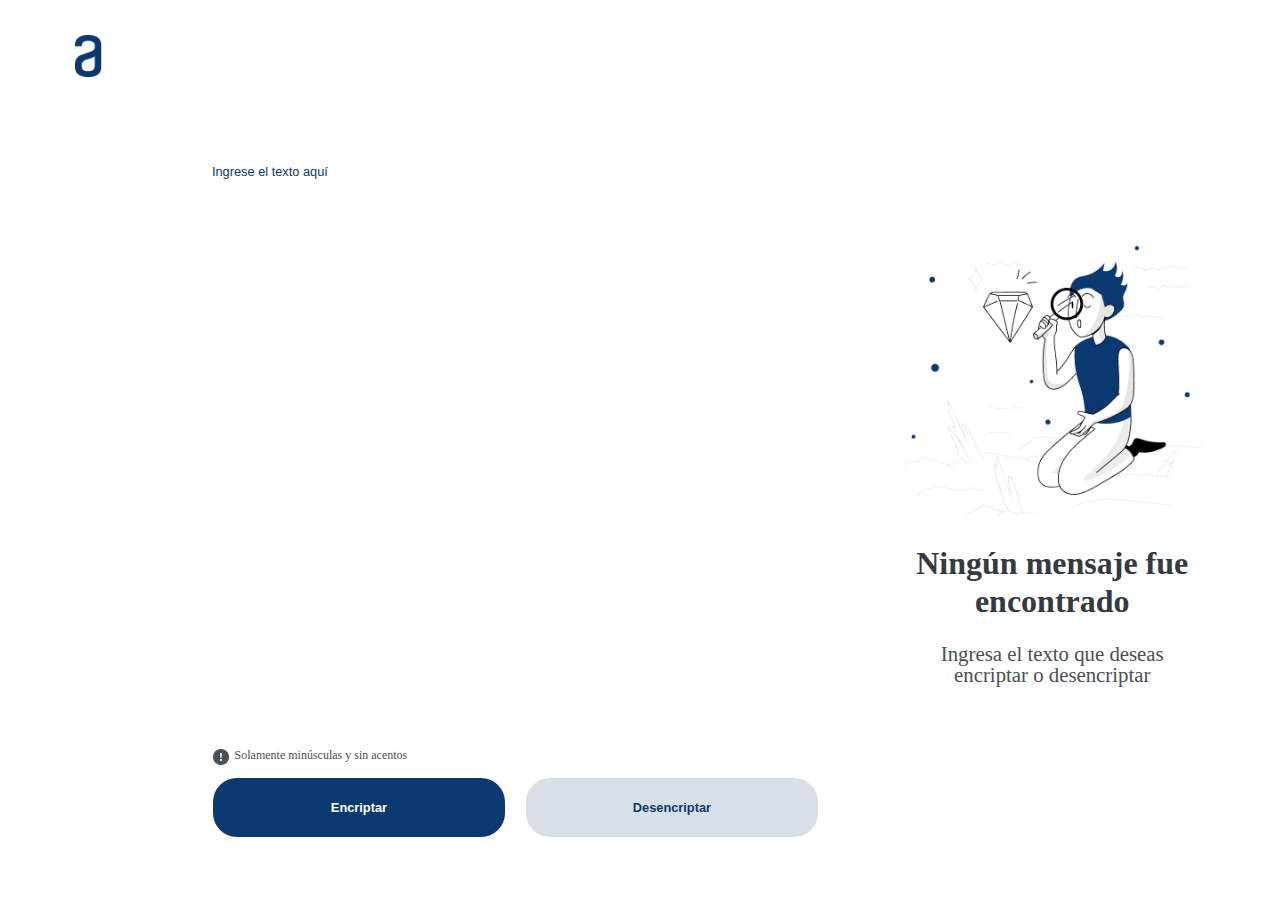
==== encriptador.html @ c98f0441 "Se agregan los archivos desde Den" ====
<!DOCTYPE html>

<html lang="es">

<head>

    <meta charset="UTF-8">
    <meta name="viewport" content="width=device-width">
    <title>Encriptador</title>
    <link rel="stylesheet" href="reset.css">
    <link rel="stylesheet" href="style.css">


</head>


<body>

    <header>
        <img src="imagenes/Logo.png" alt="Logo Alura" class="logo">
    </header>



    <main>

        <div>

            <section class="entrada">
                <input type="text" name="usuario" id="" value="Ingrese el texto aquí" class="texto">
            </section>


            <section class="salida">
                <img src="imagenes/Muneco.png" alt="texto-perdido" class="texto-perdido">
                <p class="faltante">Ningún mensaje fue encontrado</p>
                <p class="instrucciones">Ingresa el texto que deseas encriptar o desencriptar</p>
                <p class="mensaje-salida"></p>
                <input type="button" value="Copiar" class="copiar">
            </section>
        </div>





        <section>
            <img src="imagenes/Vector.png" alt="advertencia" class="vector">
            <p class="indicacion">Solamente minúsculas y sin acentos</p>
            <input type="button" value="Encriptar" class="boton-encriptar">
            <input type="button" value="Desencriptar" class="boton-desencriptar">

        </section>


    </main>


    <footer>


    </footer>
</body>


</html>



<script>

    /*Variables*/
    let mensaje;    //mensaje a procesar
    let entrada;    //mensaje de entrada
    let salida;     //mensaje de salida
    String(salida);

    /***Constantes llaves de encriptación*/
    const letrae = /enter/ig;
    const letraa = /ai/ig;
    const letrai = /imes/ig;
    const letrao = /ober/ig;
    const letrau = /ufat/ig;
    const restricciones = /[A-Z-\u00E0-\u00FC]/;


    /*Función para validar cadena a procesar*/
    function validar(cadena) {

        /*Se valida que el texto recibido no contenga ni espacios ni letras mayúsculas*/
        if (restricciones.test(cadena)) {
            alert("El mensaje contiene mayúsculas o acentos");
            return false;
        } else {
            return true;
        }
    }

    /*Función de encriptado*/
    function encriptar() {
        entrada = ""; //vaciar las cadenas
        salida = "";
        String(entrada = document.querySelector(".texto").value); //leer el input de texto .texto
        /*Iteramos entrada buscando las vocales
        *si se encuentra una vocal se carga su
        *respectiva llave en salida           
        */
        if (validar(entrada)) {
            for (i = 0; i < entrada.length; i++) {

                if (entrada[i] == 'e') {
                    salida = salida + "enter";
                } else if (entrada[i] == 'i') {
                    salida = salida + "imes";
                }
                else if (entrada[i] == 'a') {
                    salida = salida + "ai";
                } else if (entrada[i] == 'o') {
                    salida = salida + "ober";
                } else if (entrada[i] == 'u') {
                    salida = salida + "ufat";
                } else {
                    salida = salida + entrada[i]; //sino se carga la letra
                }

                imprimir(salida);
                //console.log(salida[i]);  // Marcador
            }

        } else {
            alert("Corrija el mensaje");
        }


    }
    /*Función de desencriptado*/

    function desencriptar() {
        salida = "";
        entrada = ""; //vaciar las cadenas
        entrada = String(entrada = document.querySelector(".texto").value); //leer el input de texto .texto

        if (validar(entrada)) {

            /*Se utiliza el método String.replaceAll(regex, vocal) para reemplazar todas las coincidencias de las llaves por sus correspondientes vocales*/

            salida = entrada.replaceAll(letrae, 'e').replaceAll(letraa, 'a').replaceAll(letrai, 'i').replaceAll(letrao, 'o').replaceAll(letrau, 'u');
            imprimir(salida);
        } else {
            alert("Corrija el mensaje");
        }

    }


    function ocultar(){

        /*Se ocultan los elementos del HTML en el área de salida*/

        document.querySelector(".texto-perdido").style.display = "none";
        document.querySelector(".instrucciones").style.display = "none";
        document.querySelector(".faltante").style.display = "none";
        

    }

    function imprimir(cad) {
        ocultar();// Llamada a la funcior ocultar
        document.querySelector(".mensaje-salida").style.display = "inline-block";
        // Se carga el mensaje de salida por variable cad al innerText de .mensaje-salida
        document.querySelector(".mensaje-salida").innerText = cad;
        document.querySelector(".copiar").style.display = "inline-block";
        
        
    }
    
    function copiar(){
        /*Función para copiar el contenido de .mensaje-salida*/
        let parrafo = document.querySelector(".mensaje-salida"); //Se carga su contenido a una variable
        let rangoSelect = document.createRange();// Se crea un rango para selección
        rangoSelect.selectNode(parrafo);// Se carga el Parrafo al rango de selección
        window.getSelection().removeAllRanges();// Se limpia cualquier selección
        window.getSelection().addRange(rangoSelect);// Se carga el rango a la selección
        let resul  = document.execCommand("copy");//Se copia el rango seleccionado al portapapeles 
        window.getSelection().removeRange(rangoSelect);//Se limpia cualquier selección

    }


    /*Se crean los botones a usar*/
    boton1 = document.querySelector(".boton-encriptar");
    boton2 = document.querySelector(".boton-desencriptar");
    boton3 = document.querySelector(".copiar");
    /*Se define su comportamiento*/
    boton1.onclick = encriptar;     //Llamado a la función encriptar
    boton2.onclick = desencriptar;  //Llamado a la función desencriptar
    boton3.onclick = copiar;        //Llamado a la función copiar
    
    
    /*FIN DEL SCRIPT*/


</script>
---- style.css ----
.logo {
    display: inline-block;
    position: absolute;
    width: 2.15%;
    height: 4.68%;
    top: 3.9%;
    left: 5.83%;
}

.entrada {

    display: inline-block;
    position: absolute;
    width: 40%;
    height: 4.68%;
    top: 16.667%;
    left: 16.4%;
}



.texto {
    display: inline-block;
    position: absolute;
    width: 99%;
    height: 99%;
    color: #0A3871;
    font-size: 80%;
    border: none;

}

.texto:hover {
    border: solid;
    border-color: aqua;
    border-width: 1px;
}




.salida {
    word-wrap: break-word;
    white-space: pre-wrap;
    display: inline-block;
    position: absolute;
    width: 27.77%;
    height: 92.18%;
    border-top-left-radius: 10% 6%;
    border-top-right-radius: 10% 6%;
    border-bottom-left-radius: 10% 6%;
    border-bottom-right-radius: 10% 6%;

    display: inline-block;
    position: absolute;

    bottom: 3.91%;
    right: 3.91%;
}

.salida:hover {
    border: solid;
    border-color: aqua;
    border-width: 0.001%;

}

.texto-perdido {
    width: 84%;
    height: 32%.2;


    display: inline-block;
    position: absolute;
    bottom: 42.055%;
    left: 8%;
}

.faltante {
    width: 84%;
    height: 6.144%;
    display: inline-block;
    position: absolute;

    right: 8%;
    top: 61.33%;
    font-family: inter;
    font-weight: bold;
    font-size: 2rem;
    line-height: 120%;
    text-align: center;
    vertical-align: top;
    color: #343A40;

}

.instrucciones {
    display: inline-block;
    position: absolute;

    vertical-align: middle;
    right: 8%;
    top: 73.41%;
    width: 84%;
    height: 5.084%;
    font-family: inter;

    font-size: 1.3rem;


    text-align: center;
    vertical-align: top;
    color: #495057;

}

.mensaje-salida {
    color: #0A3871;
    overflow: auto;
    padding: 5%;
    margin: auto 5%;
    width: 80%;
    height: 80%;   
    display: inline-block;
    display: none;
    text-align: center;

}



.copiar {
    position: absolute;
    left: 8%;
    bottom: 3.38%;
    display: inline-block;
    display: none;
    width: 328px;
    width: 84%;
    height: 7.09%;
    font-size: 18px;
    font-weight: bold;
    color: #0A3871;
    background: #FFFFFF;
    border: solid;
    border-width: 1px;
    border-color: #0A3871;
    border-radius: 24px;
    transition: 1s all;
    cursor: pointer;
}


.copiar:hover {

    transform: scale(1.1);
}


.vector {
    display: inline-block;
    position: absolute;
    left: 16.66%;
    top: 83.2%;


}

.indicacion {
    display: inline-block;
    position: absolute;
    left: 18.33%;
    top: 83.2%;
    font-size: 12px;
    color: #495057;
}


.boton-encriptar {
    position: absolute;


    left: 16.66%;
    bottom: 7.03125%;
    display: inline-block;
    width: 22.77%;
    height: 6.54%;
    font-size: 80%;
    font-weight: bold;
    color: white;
    background-color: #0A3871;
    border: none;
    border-radius: 24px;
    transition: 1s all;
    cursor: pointer;
}

.boton-encriptar:hover {


    transform: scale(1.1);
}


.boton-desencriptar {

    display: inline-block;
    position: absolute;
    left: 41.11%;
    top: 86.42%;
    width: 22.77%;
    height: 6.54%;
    font-size: 0.8rem;
    font-weight: bold;
    color: #0A3871;
    background-color: #D8DFE8;
    border: none;
    border-radius: 24px;
    transition: 1s all;
    cursor: pointer;
}

.boton-desencriptar:hover {

    transform: scale(1.1);
}

@media screen and (max-width:375px) {

    .logo{
        width: 6%;
    }
    .entrada{
        display: inline-block;
        width: 92% ;
        position: absolute;
        left: 4%;
        top: 20%;

    }
    .indicacion{
        left: 10%;
        top: 50%;

    }
    .vector{
        left: 4%;
        top: 50%;
    }

    .texto-perdido{
        display: none;
    }

    .boton-encriptar{
        top: 55%;
        left: 4%;
        width: 92%;
    }
    .boton-desencriptar{
        top: 65%;
        left: 4%;
        width: 92%;
    }

    .salida{
        width: 92%;
        height: 50%;
        left: 4%;
        top: 75%;
        border-radius: 3em;
        border-width: 0.0125rem;
    }

    .faltante{
        top: 1%;
    }
    .instrucciones{
        top: 30%;
    }

    .mensaje-salida{
        position: relative;
        width: 50%;
        height: 50%;
        padding: 1%;
        top: -15%;
        
    }

    .copiar{
        top: 80%;
        height: 10%;
    }

}




@media screen and (max-width:768px) {


    .logo{
        width: 6%;
    }
    .entrada{
        display: inline-block;
        width: 92% ;
        position: absolute;
        left: 4%;
        top: 20%;

    }
    .indicacion{
        left: 10%;
        top: 50%;

    }
    .vector{
        left: 4%;
        top: 50%;
    }

    .texto-perdido{
        display: none;
    }

    .boton-encriptar{
        top: 55%;
        left: 4%;
        width: 92%;
    }
    .boton-desencriptar{
        top: 65%;
        left: 4%;
        width: 92%;
    }

    .salida{
        width: 92%;
        height: 50%;
        left: 4%;
        top: 75%;
        border-radius: 3em;
        border-width: 0.0125rem;
    }

    .faltante{
        top: 1%;
    }
    .instrucciones{
        top: 30%;
    }

    .mensaje-salida{
        position: relative;
        width: 50%;
        height: 50%;
        padding: 1%;
        top: -15%;
        
    }

    .copiar{
        top: 80%;
        height: 10%;
    }






}
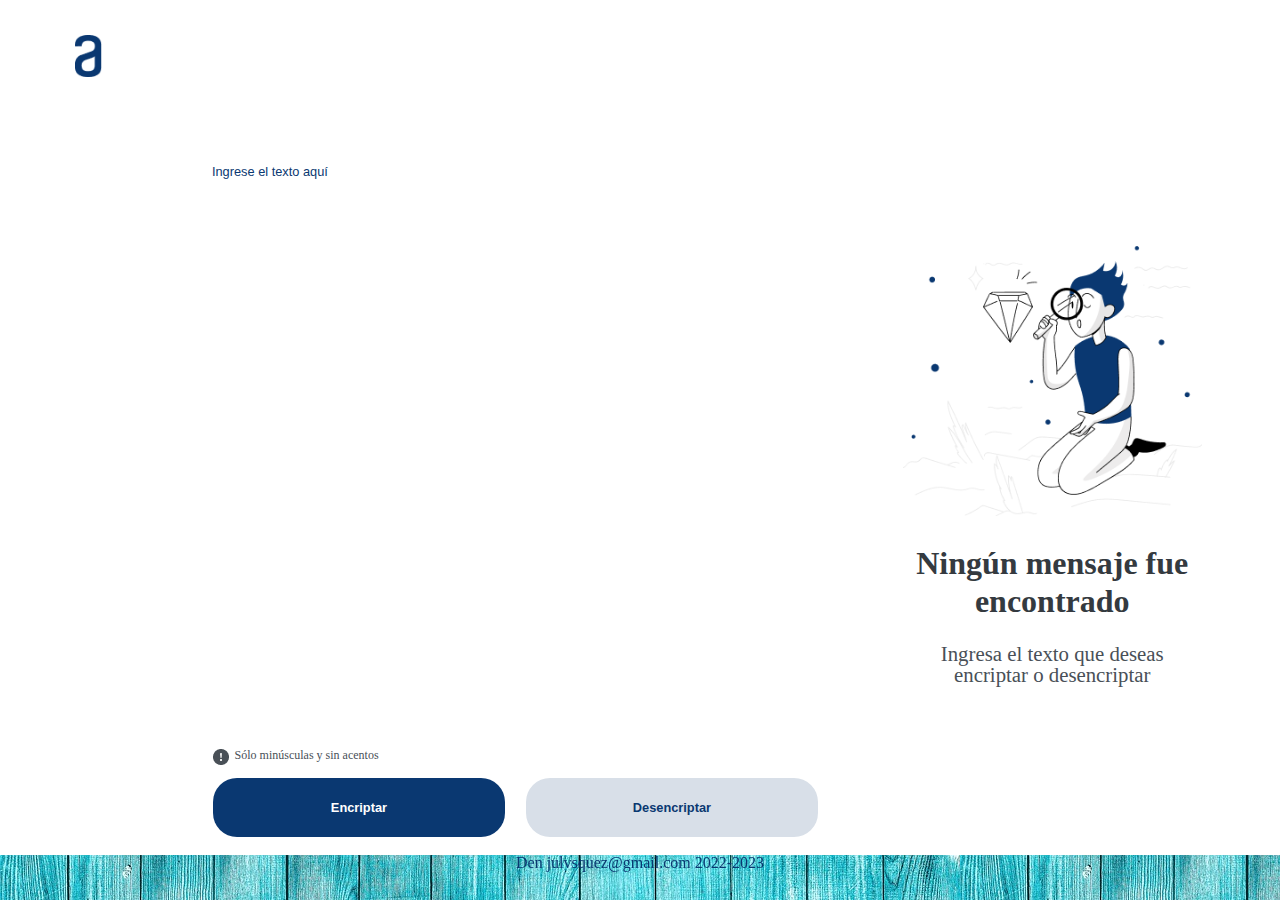
==== commit 8c3a9b6e: "agregando footer" ====
--- a/encriptador.html
+++ b/encriptador.html
@@ -46,7 +46,7 @@
 
         <section>
             <img src="imagenes/Vector.png" alt="advertencia" class="vector">
-            <p class="indicacion">Solamente minúsculas y sin acentos</p>
+            <p class="indicacion">Sólo minúsculas y sin acentos</p>
             <input type="button" value="Encriptar" class="boton-encriptar">
             <input type="button" value="Desencriptar" class="boton-desencriptar">
 
@@ -58,9 +58,15 @@
 
     <footer>
 
+        <p>Den julvsquez@gmail.com 2022-2023</p>
 
     </footer>
+
+
+
 </body>
+
+   
 
 
 </html>
@@ -153,14 +159,14 @@
     }
 
 
-    function ocultar(){
+    function ocultar() {
 
         /*Se ocultan los elementos del HTML en el área de salida*/
 
         document.querySelector(".texto-perdido").style.display = "none";
         document.querySelector(".instrucciones").style.display = "none";
         document.querySelector(".faltante").style.display = "none";
-        
+
 
     }
 
@@ -170,18 +176,18 @@
         // Se carga el mensaje de salida por variable cad al innerText de .mensaje-salida
         document.querySelector(".mensaje-salida").innerText = cad;
         document.querySelector(".copiar").style.display = "inline-block";
-        
-        
-    }
-    
-    function copiar(){
+
+
+    }
+
+    function copiar() {
         /*Función para copiar el contenido de .mensaje-salida*/
         let parrafo = document.querySelector(".mensaje-salida"); //Se carga su contenido a una variable
         let rangoSelect = document.createRange();// Se crea un rango para selección
         rangoSelect.selectNode(parrafo);// Se carga el Parrafo al rango de selección
         window.getSelection().removeAllRanges();// Se limpia cualquier selección
         window.getSelection().addRange(rangoSelect);// Se carga el rango a la selección
-        let resul  = document.execCommand("copy");//Se copia el rango seleccionado al portapapeles 
+        let resul = document.execCommand("copy");//Se copia el rango seleccionado al portapapeles 
         window.getSelection().removeRange(rangoSelect);//Se limpia cualquier selección
 
     }
@@ -195,8 +201,8 @@
     boton1.onclick = encriptar;     //Llamado a la función encriptar
     boton2.onclick = desencriptar;  //Llamado a la función desencriptar
     boton3.onclick = copiar;        //Llamado a la función copiar
-    
-    
+
+
     /*FIN DEL SCRIPT*/
 
 
--- a/style.css
+++ b/style.css
@@ -225,6 +225,18 @@
     transform: scale(1.1);
 }
 
+footer{
+    width: 100%;
+    height: 5%;
+    position: fixed;
+    bottom: 0%;
+    background: url(imagenes/maderaazul.jpg);
+    color: #0A3871;
+    display: inline-block;
+    text-align: center;
+    vertical-align: center;
+}
+
 @media screen and (max-width:375px) {
 
     .logo{
